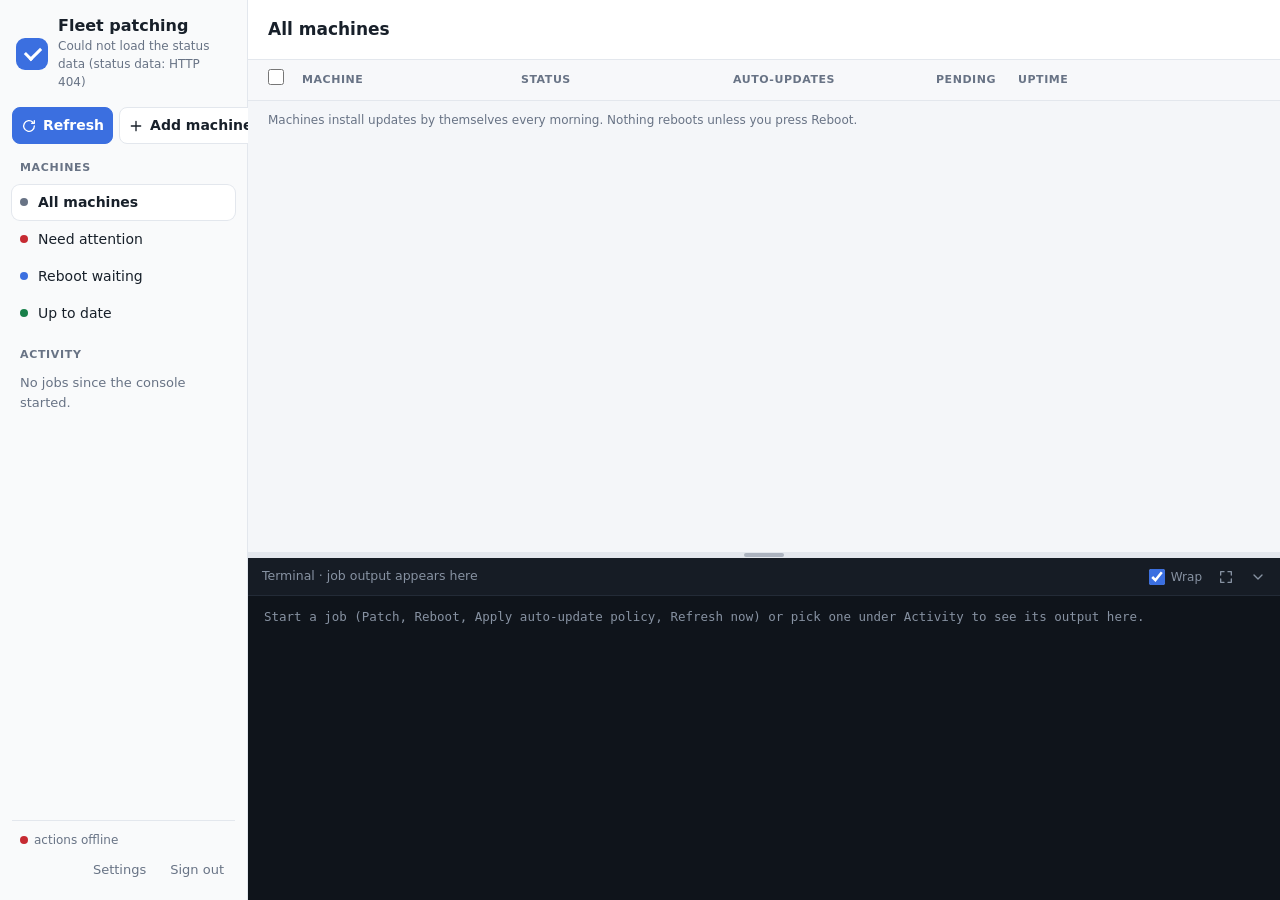
==== www/index.html @ 33665bac "ansiblefleet: initial public release Keep a fleet of Linux machines patched with Ansible from a smal" ====
<!doctype html>
<html lang="en">
<head>
<meta charset="utf-8">
<meta name="viewport" content="width=device-width, initial-scale=1">
<title>Fleet Patching</title>
<link rel="icon" href="data:image/svg+xml,<svg xmlns='http://www.w3.org/2000/svg' viewBox='0 0 32 32'><rect width='32' height='32' rx='8' fill='%233b6fe0'/><path d='M9 17l4.5 4.5L23 11' stroke='white' stroke-width='3.2' fill='none' stroke-linecap='round' stroke-linejoin='round'/></svg>">
<link rel="stylesheet" href="app.css">
</head>
<body>
<div class="app" id="app">

  <!-- ===== sidebar ===== -->
  <aside class="side">
    <div class="brand">
      <span class="logo" aria-hidden="true"></span>
      <div><h1 id="site-name">Fleet patching</h1><p id="checked">Loading…</p></div>
    </div>

    <div class="side-btns">
      <button class="btn" id="btn-refresh" type="button">
        <svg viewBox="0 0 24 24" aria-hidden="true"><path d="M20 12a8 8 0 1 1-2.34-5.66M20 4v4h-4"/></svg>
        Refresh
      </button>
      <button class="btn ghost" id="btn-enroll" type="button">
        <svg viewBox="0 0 24 24" aria-hidden="true"><path d="M12 5v14M5 12h14"/></svg>
        Add machine
      </button>
    </div>

    <nav class="nav" id="nav" aria-label="Filter machines">
      <p class="side-h">Machines</p>
      <button type="button" class="nav-item on" data-filter="all"><span class="ni-dot"></span>All machines<span class="ni-n" data-count="all"></span></button>
      <button type="button" class="nav-item" data-filter="attention" style="--c:var(--fail)"><span class="ni-dot"></span>Need attention<span class="ni-n" data-count="attention"></span></button>
      <button type="button" class="nav-item" data-filter="reboot" style="--c:var(--reboot)"><span class="ni-dot"></span>Reboot waiting<span class="ni-n" data-count="reboot"></span></button>
      <button type="button" class="nav-item" data-filter="ok" style="--c:var(--ok)"><span class="ni-dot"></span>Up to date<span class="ni-n" data-count="ok"></span></button>
    </nav>

    <div class="side-jobs">
      <p class="side-h">Activity</p>
      <div id="joblist"><p class="side-empty">No jobs yet.</p></div>
    </div>

    <div class="side-foot">
      <span class="console-state" id="console-state"><span class="dot"></span><span class="label">connecting</span></span>
      <span class="who-wrap"><span id="who"></span>
        <button class="btn sm link" id="btn-settings" type="button">Settings</button>
        <button class="btn sm link" id="btn-logout" type="button">Sign out</button></span>
    </div>
  </aside>

  <!-- ===== main: top (machines) / splitter / bottom (terminal) ===== -->
  <main class="main" id="main">
    <section class="pane top-pane" aria-labelledby="view-title">
      <header class="pane-head">
        <div class="view">
          <h2 id="view-title">All machines</h2>
          <span class="muted" id="view-sub"></span>
        </div>
        <div class="bulk" id="bulk" hidden>
          <span class="bulk-n" id="selcount"></span>
          <button class="btn sm" type="button" data-bulk="patch">Patch</button>
          <button class="btn sm" type="button" data-bulk="reboot">Reboot</button>
          <button class="btn sm ghost" type="button" data-bulk="auto-updates">Apply auto-update policy</button>
          <button class="btn sm link" type="button" id="sel-clear">Clear</button>
        </div>
      </header>
      <div class="table-scroll">
        <div class="table" role="table" aria-label="Machines">
          <div class="tr th" role="row">
            <span class="c-sel"><input type="checkbox" id="sel-all" aria-label="Select all"></span>
            <span class="c-host">Machine</span>
            <span class="c-status">Status</span>
            <span class="c-upd">Auto-updates</span>
            <span class="c-pend">Pending</span>
            <span class="c-up">Uptime</span>
            <span class="c-act"><span class="sr">Actions</span></span>
          </div>
          <div id="rows"></div>
        </div>
        <p class="hint">Machines install updates by themselves every morning. Nothing reboots unless you press Reboot.</p>
      </div>
    </section>

    <div class="splitter" id="splitter" role="separator" aria-orientation="horizontal" aria-label="Resize terminal" tabindex="0"></div>

    <section class="pane term" id="term" aria-label="Terminal">
      <header class="term-head">
        <div class="tabs" id="tabs" role="tablist"></div>
        <div class="term-tools">
          <label class="tool-check"><input type="checkbox" id="wrap" checked> Wrap</label>
          <button class="icon" type="button" id="term-max" title="Maximize terminal" aria-label="Maximize terminal">
            <svg viewBox="0 0 24 24"><path d="M4 9V4h5M20 9V4h-5M4 15v5h5M20 15v5h-5"/></svg></button>
          <button class="icon" type="button" id="term-min" title="Collapse terminal" aria-label="Collapse terminal">
            <svg viewBox="0 0 24 24"><path d="M6 9l6 6 6-6"/></svg></button>
        </div>
      </header>
      <pre class="log wrap" id="log" tabindex="0"></pre>
    </section>
  </main>
</div>

<dialog id="dlg">
  <form method="dialog" id="dlg-form">
    <h3 id="dlg-title"></h3>
    <div class="dlg-desc" id="dlg-desc"></div>
    <div id="dlg-opts"></div>
    <label class="field" id="f-pw" hidden><span>Password</span>
      <input type="password" id="dlg-pw" autocomplete="current-password"></label>
    <label class="field" id="f-confirm" hidden><span>Type <b>yes</b> to confirm</span>
      <input type="text" id="dlg-confirm" autocomplete="off" spellcheck="false"></label>
    <p class="err" id="dlg-err" role="alert"></p>
    <div class="dlg-btns">
      <button class="btn ghost" type="button" id="dlg-cancel">Cancel</button>
      <button class="btn" id="dlg-ok" type="submit">Run</button>
    </div>
  </form>
</dialog>

<div class="toasts" id="toasts" aria-live="polite"></div>
<script src="app.js"></script>
</body>
</html>
---- www/app.css ----
/* Fleet patching dashboard: sidebar | main (machines on top, terminal below). */
:root {
  --bg: #f4f6f9;
  --surface: #ffffff;
  --surface-2: #f7f8fa;
  --side: #f9fafb;
  --fg: #18202a;
  --muted: #687385;
  --line: #e3e7ed;
  --accent: #3b6fe0;
  --accent-fg: #ffffff;
  --ok: #18804a;      --ok-bg: #e5f5ec;
  --warn: #a35a00;    --warn-bg: #fdf1df;
  --fail: #c62a32;    --fail-bg: #fde8e9;
  --reboot: #3b6fe0;  --reboot-bg: #e7eefc;
  --term-bg: #0f141b; --term-fg: #d5dce6; --term-head: #161c25; --term-line: #232b37; --term-muted: #8792a2;
  --side-w: 248px;
  --term-h: 38vh;
  --mono: ui-monospace, "SF Mono", "Cascadia Mono", Menlo, Consolas, monospace;
}
@media (prefers-color-scheme: dark) {
  :root {
    --bg: #0e1217; --surface: #141920; --surface-2: #19202a; --side: #11161c; --fg: #e6eaf0;
    --muted: #929cab; --line: #252c36; --accent: #6d95ff; --accent-fg: #0e1217;
    --ok: #4cc27e; --ok-bg: #12291d; --warn: #e6a646; --warn-bg: #2d2211;
    --fail: #ff6b72; --fail-bg: #331417; --reboot: #7fa2ff; --reboot-bg: #172340;
    --term-bg: #0a0d11; --term-head: #10151b; --term-line: #1d242e;
  }
}

* { box-sizing: border-box; }
/* author display rules (.field, .bulk) must not resurrect hidden elements */
[hidden] { display: none !important; }
html, body { height: 100%; }
body { margin: 0; background: var(--bg); color: var(--fg); overflow: hidden;
       font: 14px/1.5 system-ui, -apple-system, "Segoe UI", Roboto, sans-serif; }
h1, h2, h3 { margin: 0; line-height: 1.25; }
button { font: inherit; color: inherit; }
svg { width: 16px; height: 16px; fill: none; stroke: currentColor; stroke-width: 2;
      stroke-linecap: round; stroke-linejoin: round; flex: none; }
.muted { color: var(--muted); }
.sr { position: absolute; width: 1px; height: 1px; overflow: hidden; clip: rect(0 0 0 0); }
input[type=checkbox] { width: 16px; height: 16px; margin: 0; accent-color: var(--accent); cursor: pointer; }

/* ================= app grid ================= */
.app { height: 100vh; display: grid; grid-template-columns: var(--side-w) minmax(0, 1fr); }

/* ================= sidebar ================= */
.side { background: var(--side); border-right: 1px solid var(--line); display: flex; flex-direction: column;
        gap: 16px; padding: 16px 12px; min-height: 0; }
.brand { display: flex; gap: 10px; align-items: center; padding: 0 4px; }
.brand h1 { font-size: 16px; font-weight: 650; }
.brand p { margin: 1px 0 0; font-size: 12px; color: var(--muted); }
.logo { width: 32px; height: 32px; border-radius: 9px; background: var(--accent); position: relative; flex: none; }
.logo::after { content: ""; position: absolute; left: 9px; top: 9px; width: 13px; height: 7px;
               border: solid var(--accent-fg); border-width: 0 0 3px 3px; transform: rotate(-45deg); }
.side-h { margin: 0 0 6px; padding: 0 8px; font-size: 11px; font-weight: 600; letter-spacing: .06em;
          text-transform: uppercase; color: var(--muted); }
.nav { display: grid; gap: 2px; }
.nav-item { display: flex; align-items: center; gap: 10px; width: 100%; padding: 7px 8px; border: 0;
            border-radius: 8px; background: none; cursor: pointer; text-align: left; color: var(--fg); }
.nav-item:hover { background: var(--surface-2); }
.nav-item.on { background: var(--surface); box-shadow: 0 0 0 1px var(--line); font-weight: 600; }
.ni-dot { width: 8px; height: 8px; border-radius: 50%; background: var(--c, var(--muted)); flex: none; }
.ni-n { margin-left: auto; font-size: 12px; color: var(--muted); font-variant-numeric: tabular-nums;
        background: var(--surface-2); border-radius: 999px; padding: 0 8px; min-width: 24px; text-align: center; }
.nav-item.hot .ni-n { background: var(--c); color: #fff; }
.side-jobs { flex: 1; min-height: 0; display: flex; flex-direction: column; }
#joblist { overflow: auto; display: grid; gap: 2px; align-content: start; }
.side-empty { margin: 0; padding: 4px 8px; font-size: 13px; color: var(--muted); }
.jl { display: flex; align-items: center; gap: 8px; padding: 6px 8px; border-radius: 8px; border: 0; background: none;
      width: 100%; text-align: left; cursor: pointer; color: var(--fg); }
.jl:hover { background: var(--surface-2); }
.jl.on { background: var(--surface); box-shadow: 0 0 0 1px var(--line); }
.jl .jl-t { flex: 1; min-width: 0; }
.jl b { display: block; font-size: 13px; font-weight: 550; white-space: nowrap; overflow: hidden; text-overflow: ellipsis; }
.jl small { color: var(--muted); font-size: 12px; }
.st { width: 10px; height: 10px; border-radius: 50%; flex: none; }
.st.ok { background: var(--ok); } .st.fail { background: var(--fail); }
.st.run { border: 2px solid var(--line); border-top-color: var(--accent); animation: spin .8s linear infinite; width: 12px; height: 12px; }
@keyframes spin { to { transform: rotate(360deg); } }
.side-foot { border-top: 1px solid var(--line); padding: 10px 0 0 8px; display: grid; gap: 6px; }
.who-wrap { display: flex; align-items: center; gap: 2px; flex-wrap: wrap; font-size: 13px; }
#who { font-weight: 600; margin-right: auto; }
.kv { display: grid; grid-template-columns: auto 1fr; gap: 4px 12px; margin: 0; font-size: 13px; }
.kv dt { color: var(--muted); } .kv dd { margin: 0; overflow-wrap: anywhere; }
code { font: 12px var(--mono); }
.console-state { display: inline-flex; align-items: center; gap: 6px; font-size: 12px; color: var(--muted); }
.console-state .dot { width: 8px; height: 8px; border-radius: 50%; background: var(--muted); }
.console-state.on .dot { background: var(--ok); }
.console-state.off .dot { background: var(--fail); }

/* ================= buttons ================= */
.btn { display: inline-flex; align-items: center; justify-content: center; gap: 6px; padding: 7px 14px;
       border-radius: 8px; border: 1px solid var(--accent); background: var(--accent); color: var(--accent-fg);
       font-weight: 550; cursor: pointer; white-space: nowrap; }
.btn:hover { filter: brightness(1.06); }
.btn.block { width: 100%; }
.side-btns { display: grid; grid-template-columns: 1fr 1fr; gap: 6px; }
.side-btns .btn { padding: 7px 8px; }
.field select, .field input[type=text] { font: inherit; font-size: 15px; padding: 8px 10px; border-radius: 8px; border: 1px solid var(--line); background: var(--bg); color: var(--fg); }
.btn.ghost { background: var(--surface); color: var(--fg); border-color: var(--line); }
.btn.ghost:hover { background: var(--surface-2); filter: none; }
.btn.danger { background: var(--fail); border-color: var(--fail); color: #fff; }
.btn.link { background: none; border-color: transparent; color: var(--muted); }
.btn.sm { padding: 4px 10px; font-size: 13px; font-weight: 500; }
.btn:disabled { opacity: .45; cursor: not-allowed; filter: none; }
:focus-visible { outline: 2px solid var(--accent); outline-offset: 2px; }

/* ================= main split ================= */
.main { display: grid; grid-template-rows: minmax(120px, 1fr) 6px var(--term-h); min-height: 0; min-width: 0; }
.main.term-min { grid-template-rows: minmax(0, 1fr) 0 38px; }
.main.term-max { grid-template-rows: 0 0 minmax(0, 1fr); }
.main.term-max .top-pane { visibility: hidden; }
.pane { min-height: 0; min-width: 0; display: flex; flex-direction: column; }

.top-pane { background: var(--bg); }
.pane-head { display: flex; align-items: center; justify-content: space-between; gap: 12px; flex-wrap: wrap;
             padding: 14px 20px; border-bottom: 1px solid var(--line); background: var(--surface); min-height: 60px; }
.view { display: flex; align-items: baseline; gap: 10px; }
.view h2 { font-size: 17px; font-weight: 650; }
.view .muted { font-size: 13px; }
.bulk { display: flex; align-items: center; gap: 6px; flex-wrap: wrap; background: var(--reboot-bg);
        border-radius: 10px; padding: 4px 6px 4px 12px; }
.bulk[hidden] { display: none; }
.bulk-n { font-size: 13px; font-weight: 600; color: var(--reboot); margin-right: 4px; }
.table-scroll { overflow: auto; flex: 1; min-height: 0; }
.hint { font-size: 12px; color: var(--muted); padding: 10px 20px 16px; margin: 0; }

/* splitter */
.splitter { background: var(--line); cursor: row-resize; position: relative; }
.splitter::after { content: ""; position: absolute; left: 50%; top: 1px; width: 40px; height: 4px; margin-left: -20px;
                   border-radius: 2px; background: var(--muted); opacity: .45; }
.splitter:hover, .splitter.drag { background: var(--accent); }
.main.term-min .splitter, .main.term-max .splitter { display: none; }

/* ================= machines table ================= */
.tr { display: grid; align-items: center; gap: 12px; padding: 11px 20px;
      grid-template-columns: 22px minmax(150px, 1.3fr) 200px minmax(150px, 1.2fr) 70px 70px 160px; }
.th { position: sticky; top: 0; z-index: 2; font-size: 11px; font-weight: 600; text-transform: uppercase;
      letter-spacing: .05em; color: var(--muted); padding-top: 9px; padding-bottom: 9px;
      background: var(--surface-2); border-bottom: 1px solid var(--line); }
.row { border-bottom: 1px solid var(--line); background: var(--surface); }
.row > .tr { cursor: pointer; }
.row > .tr:hover { background: var(--surface-2); }
.row.open > .tr { background: var(--surface-2); }
.row.sel > .tr { box-shadow: inset 3px 0 0 var(--accent); }
.row.disabled .name { color: var(--muted); }
.c-host .name { font-weight: 600; display: flex; align-items: center; gap: 6px; }
.c-host .os { font-size: 12px; color: var(--muted); display: block; padding-left: 20px; }
.c-upd .sub { font-size: 12px; color: var(--muted); }
.c-pend, .c-up { font-variant-numeric: tabular-nums; }
.c-act { display: flex; gap: 6px; justify-content: flex-end; }
.caret { width: 14px; height: 14px; color: var(--muted); transition: transform .15s; }
.row.open .caret { transform: rotate(90deg); }

.pill { display: inline-flex; align-items: center; gap: 6px; padding: 2px 10px; border-radius: 999px;
        font-size: 12px; font-weight: 600; background: var(--pbg); color: var(--pc); white-space: nowrap; }
.pill::before { content: ""; width: 6px; height: 6px; border-radius: 50%; background: currentColor; }
.s-ok { --pc: var(--ok); --pbg: var(--ok-bg); }
.s-warn { --pc: var(--warn); --pbg: var(--warn-bg); }
.s-fail { --pc: var(--fail); --pbg: var(--fail-bg); }
.s-reboot { --pc: var(--reboot); --pbg: var(--reboot-bg); }
.s-off { --pc: var(--muted); --pbg: var(--surface-2); }
.s-busy { --pc: var(--accent); --pbg: var(--reboot-bg); }
.s-info { --pc: var(--line); }

.detail { display: none; padding: 6px 20px 18px 54px; background: var(--surface-2); }
.row.open .detail { display: grid; gap: 16px; grid-template-columns: repeat(auto-fit, minmax(260px, 1fr)); }
.detail h4 { margin: 0 0 6px; font-size: 11px; text-transform: uppercase; letter-spacing: .05em; color: var(--muted); }
.detail p { margin: 0 0 6px; }
.issues { list-style: none; margin: 0; padding: 0; display: grid; gap: 6px; }
.issues li { display: flex; gap: 8px; align-items: flex-start; justify-content: space-between;
             background: var(--surface); border: 1px solid var(--line); border-left: 3px solid var(--pc);
             border-radius: 8px; padding: 7px 10px; }
.issues li span { overflow-wrap: anywhere; }
.issues li.s-info { color: var(--muted); }
.tags { display: flex; flex-wrap: wrap; gap: 4px; }
.tag { font: 12px var(--mono); background: var(--surface); border: 1px solid var(--line); border-radius: 6px; padding: 1px 6px; }
.report { font: 12px/1.45 var(--mono); white-space: pre-wrap; overflow-wrap: anywhere; background: var(--surface);
          border: 1px solid var(--line); border-radius: 8px; padding: 8px 10px; margin: 0 0 6px; max-height: 220px; overflow: auto; }
.detail .wide { grid-column: 1 / -1; }

/* ================= terminal ================= */
.term { background: var(--term-bg); color: var(--term-fg); }
.term-head { display: flex; align-items: stretch; justify-content: space-between; background: var(--term-head);
             border-bottom: 1px solid var(--term-line); min-height: 38px; }
.tabs { display: flex; overflow-x: auto; min-width: 0; scrollbar-width: thin; }
.tab { display: flex; align-items: center; gap: 8px; padding: 0 8px 0 14px; border: 0; border-right: 1px solid var(--term-line);
       background: none; color: var(--term-muted); font-size: 12.5px; cursor: pointer; white-space: nowrap; }
.tab:hover { color: var(--term-fg); }
.tab.on { background: var(--term-bg); color: var(--term-fg); box-shadow: inset 0 2px 0 var(--accent); }
.tab .x { width: 18px; height: 18px; border-radius: 4px; display: grid; place-items: center; opacity: .6; }
.tab .x:hover { background: var(--term-line); opacity: 1; }
.tab .x svg { width: 12px; height: 12px; }
.tab-empty { display: flex; align-items: center; padding: 0 14px; color: var(--term-muted); font-size: 12.5px; }
.term-tools { display: flex; align-items: center; gap: 4px; padding: 0 8px; flex: none; }
.tool-check { display: flex; align-items: center; gap: 6px; font-size: 12px; color: var(--term-muted); margin-right: 6px; cursor: pointer; }
.icon { width: 28px; height: 28px; border: 0; border-radius: 6px; background: none; color: var(--term-muted);
        display: grid; place-items: center; cursor: pointer; }
.icon:hover { background: var(--term-line); color: var(--term-fg); }
.main.term-min #term-min svg { transform: rotate(180deg); }
.log { flex: 1; min-height: 0; margin: 0; padding: 12px 16px; overflow: auto; font: 12.5px/1.5 var(--mono);
       white-space: pre; tab-size: 4; color: var(--term-fg); }
.log.wrap { white-space: pre-wrap; overflow-wrap: anywhere; }
.log .l-ok { color: #6fd38e; } .log .l-chg { color: #e8c15a; } .log .l-bad { color: #ff7b7b; }
.log .l-head { color: #8fb2ff; font-weight: 600; } .log .l-dim { color: var(--term-muted); }
.main.term-min .log { display: none; }

/* ================= dialog / toasts ================= */
dialog { border: 1px solid var(--line); border-radius: 14px; padding: 0; width: min(460px, calc(100vw - 32px));
         background: var(--surface); color: var(--fg); box-shadow: 0 20px 50px rgba(0, 0, 0, .3); }
dialog::backdrop { background: rgba(10, 14, 20, .45); }
dialog form { padding: 20px; display: grid; gap: 12px; }
dialog h3 { font-size: 17px; }
.dlg-desc { color: var(--muted); }
.dlg-desc p { margin: 8px 0 0; }
.field { display: grid; gap: 4px; font-size: 13px; color: var(--muted); }
.field input { font: inherit; font-size: 15px; padding: 8px 10px; border-radius: 8px; border: 1px solid var(--line);
               background: var(--bg); color: var(--fg); }
.check { display: flex; gap: 8px; align-items: center; font-size: 13px; }
.err { color: var(--fail); font-size: 13px; margin: 0; }
.err:empty { display: none; }
.dlg-btns { display: flex; justify-content: flex-end; gap: 8px; margin-top: 4px; }
.warnbox { background: var(--warn-bg); color: var(--warn); border-radius: 8px; padding: 8px 10px; font-size: 13px; }
.toasts { position: fixed; top: 16px; right: 16px; z-index: 50; display: grid; gap: 8px; width: min(360px, calc(100vw - 32px)); }
.toast { background: var(--surface); border: 1px solid var(--line); border-left: 4px solid var(--c, var(--accent));
         border-radius: 10px; padding: 10px 12px; box-shadow: 0 8px 24px rgba(0, 0, 0, .15); font-size: 13px; }

/* ================= narrow screens: stack everything, page scrolls ================= */
@media (max-width: 900px) {
  body { overflow: auto; }
  .app { height: auto; grid-template-columns: 1fr; }
  .side { border-right: 0; border-bottom: 1px solid var(--line); gap: 12px; }
  .nav { grid-template-columns: repeat(2, minmax(0, 1fr)); }
  .side-jobs, .side-foot { display: none; }
  .main, .main.term-min, .main.term-max { display: block; }
  .splitter { display: none; }
  .top-pane .table-scroll { overflow: visible; }
  .term { height: 60vh; }
  .main.term-min .term { height: auto; }
  .th { display: none; }
  .tr { grid-template-columns: 22px 1fr auto; padding: 12px 16px; row-gap: 6px;
        grid-template-areas: "sel host status" ". upd upd" ". pend up" ". act act"; }
  .c-sel { grid-area: sel; } .c-host { grid-area: host; } .c-status { grid-area: status; }
  .c-upd { grid-area: upd; } .c-pend { grid-area: pend; } .c-up { grid-area: up; text-align: right; }
  .c-act { grid-area: act; justify-content: flex-start; }
  .c-pend::before { content: "Pending: "; color: var(--muted); }
  .c-up::before { content: "Up "; color: var(--muted); }
  .detail { padding-left: 16px; }
  .pane-head { padding: 12px 16px; }
}
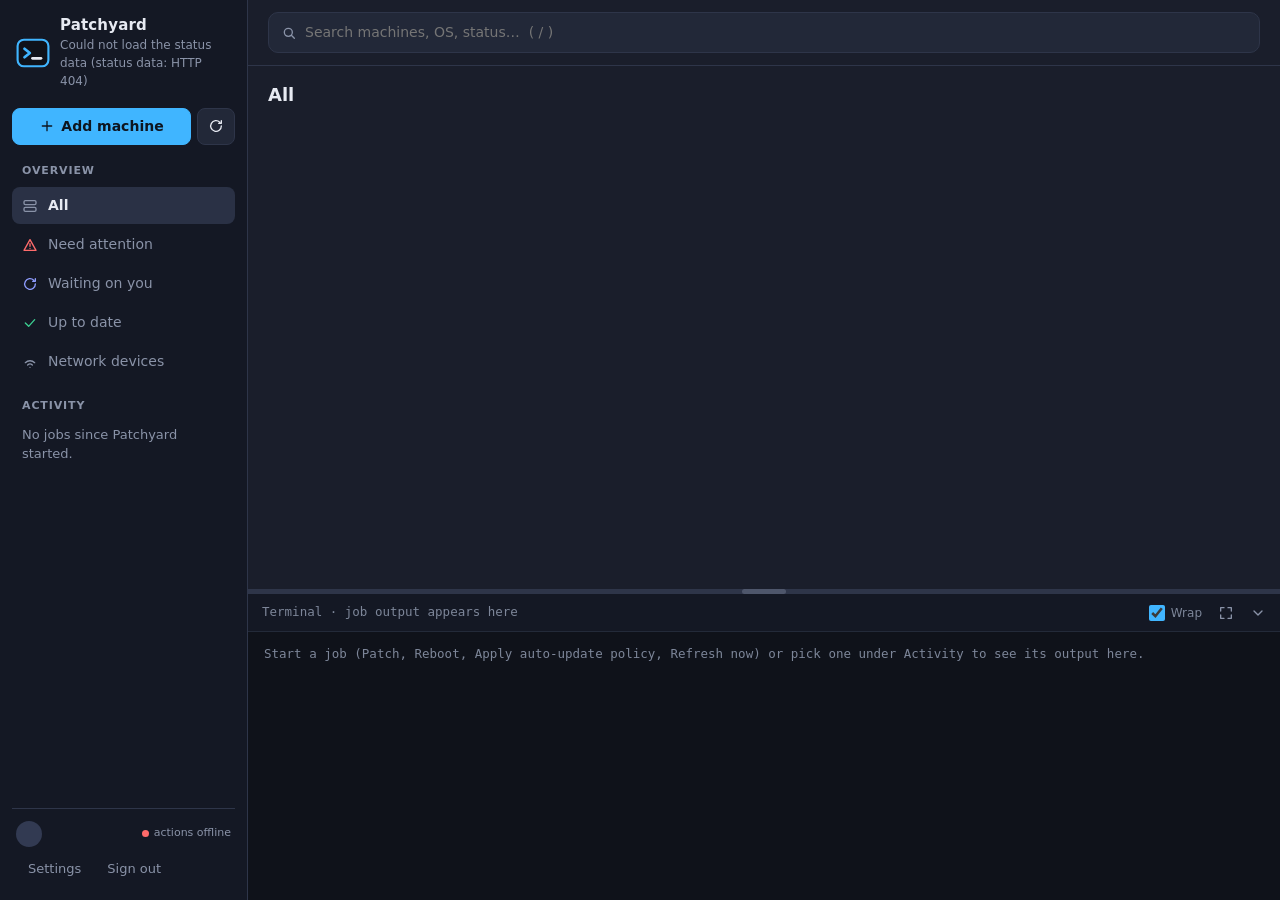
==== commit eb57c95b: "Patchyard: rename from ansiblefleet, plus everything since the first release The package, command an" ====
--- a/www/index.html
+++ b/www/index.html
@@ -3,8 +3,8 @@
 <head>
 <meta charset="utf-8">
 <meta name="viewport" content="width=device-width, initial-scale=1">
-<title>Fleet Patching</title>
-<link rel="icon" href="data:image/svg+xml,<svg xmlns='http://www.w3.org/2000/svg' viewBox='0 0 32 32'><rect width='32' height='32' rx='8' fill='%233b6fe0'/><path d='M9 17l4.5 4.5L23 11' stroke='white' stroke-width='3.2' fill='none' stroke-linecap='round' stroke-linejoin='round'/></svg>">
+<title>Patchyard</title>
+<link rel="icon" href="data:image/svg+xml,<svg xmlns='http://www.w3.org/2000/svg' viewBox='0 0 32 32'><rect x='1.5' y='3.5' width='29' height='25' rx='6' fill='%23161a26' stroke='%2340b5ff' stroke-width='2'/><path d='M8 12l5 4-5 4' fill='none' stroke='%2340b5ff' stroke-width='2.6' stroke-linecap='round' stroke-linejoin='round'/><path d='M15.5 21h8' stroke='%23e7eaf2' stroke-width='2.6' stroke-linecap='round'/></svg>">
 <link rel="stylesheet" href="app.css">
 </head>
 <body>
@@ -13,27 +13,38 @@
   <!-- ===== sidebar ===== -->
   <aside class="side">
     <div class="brand">
-      <span class="logo" aria-hidden="true"></span>
-      <div><h1 id="site-name">Fleet patching</h1><p id="checked">Loading…</p></div>
+      <svg class="logo" viewBox="0 0 32 32" aria-hidden="true">
+        <rect x="1.5" y="3.5" width="29" height="25" rx="6"/>
+        <path class="logo-chev" d="M8 12l5 4-5 4"/>
+        <path class="logo-cur" d="M15.5 21h8"/>
+      </svg>
+      <div><h1 id="site-name">Patchyard</h1><p id="checked">Loading…</p></div>
     </div>
 
     <div class="side-btns">
-      <button class="btn" id="btn-refresh" type="button">
-        <svg viewBox="0 0 24 24" aria-hidden="true"><path d="M20 12a8 8 0 1 1-2.34-5.66M20 4v4h-4"/></svg>
-        Refresh
-      </button>
-      <button class="btn ghost" id="btn-enroll" type="button">
-        <svg viewBox="0 0 24 24" aria-hidden="true"><path d="M12 5v14M5 12h14"/></svg>
-        Add machine
-      </button>
+      <button class="btn" id="btn-enroll" type="button">
+        <svg viewBox="0 0 24 24" aria-hidden="true"><path d="M12 5v14M5 12h14"/></svg> Add machine</button>
+      <button class="btn ghost icon-btn" id="btn-refresh" type="button" title="Check every machine now" aria-label="Refresh">
+        <svg viewBox="0 0 24 24" aria-hidden="true"><path d="M20 12a8 8 0 1 1-2.34-5.66M20 4v4h-4"/></svg></button>
     </div>
 
-    <nav class="nav" id="nav" aria-label="Filter machines">
-      <p class="side-h">Machines</p>
-      <button type="button" class="nav-item on" data-filter="all"><span class="ni-dot"></span>All machines<span class="ni-n" data-count="all"></span></button>
-      <button type="button" class="nav-item" data-filter="attention" style="--c:var(--fail)"><span class="ni-dot"></span>Need attention<span class="ni-n" data-count="attention"></span></button>
-      <button type="button" class="nav-item" data-filter="reboot" style="--c:var(--reboot)"><span class="ni-dot"></span>Reboot waiting<span class="ni-n" data-count="reboot"></span></button>
-      <button type="button" class="nav-item" data-filter="ok" style="--c:var(--ok)"><span class="ni-dot"></span>Up to date<span class="ni-n" data-count="ok"></span></button>
+    <nav class="nav" aria-label="Views">
+      <p class="side-h">Overview</p>
+      <button type="button" class="nav-item on" data-filter="all">
+        <svg viewBox="0 0 24 24" aria-hidden="true"><rect x="3" y="4" width="18" height="6" rx="2"/><rect x="3" y="14" width="18" height="6" rx="2"/></svg>
+        All<span class="ni-n" data-count="all"></span></button>
+      <button type="button" class="nav-item" data-filter="attention" style="--c:var(--fail)">
+        <svg viewBox="0 0 24 24" aria-hidden="true"><path d="M12 4l9 16H3z"/><path d="M12 10v4M12 17h.01"/></svg>
+        Need attention<span class="ni-n" data-count="attention"></span></button>
+      <button type="button" class="nav-item" data-filter="reboot" style="--c:var(--reboot)">
+        <svg viewBox="0 0 24 24" aria-hidden="true"><path d="M20 12a8 8 0 1 1-2.34-5.66M20 4v4h-4"/></svg>
+        Waiting on you<span class="ni-n" data-count="reboot"></span></button>
+      <button type="button" class="nav-item" data-filter="ok" style="--c:var(--ok)">
+        <svg viewBox="0 0 24 24" aria-hidden="true"><path d="M5 12l5 5 9-10"/></svg>
+        Up to date<span class="ni-n" data-count="ok"></span></button>
+      <button type="button" class="nav-item" data-filter="devices">
+        <svg viewBox="0 0 24 24" aria-hidden="true"><path d="M5 13a10 10 0 0 1 14 0M8.5 16.5a5 5 0 0 1 7 0M12 20h.01"/></svg>
+        Network devices<span class="ni-n" data-count="devices"></span></button>
     </nav>
 
     <div class="side-jobs">
@@ -42,43 +53,38 @@
     </div>
 
     <div class="side-foot">
-      <span class="console-state" id="console-state"><span class="dot"></span><span class="label">connecting</span></span>
-      <span class="who-wrap"><span id="who"></span>
+      <div class="who-row"><span class="avatar" id="avatar" aria-hidden="true"></span><span id="who"></span>
+        <span class="console-state" id="console-state" title="Whether the dashboard can start jobs right now"><span class="dot"></span><span class="label">connecting</span></span></div>
+      <div class="who-btns">
         <button class="btn sm link" id="btn-settings" type="button">Settings</button>
-        <button class="btn sm link" id="btn-logout" type="button">Sign out</button></span>
+        <button class="btn sm link" id="btn-logout" type="button">Sign out</button>
+      </div>
     </div>
   </aside>
 
-  <!-- ===== main: top (machines) / splitter / bottom (terminal) ===== -->
+  <!-- ===== main: workspace (cards + drawer) / splitter / terminal ===== -->
   <main class="main" id="main">
-    <section class="pane top-pane" aria-labelledby="view-title">
-      <header class="pane-head">
-        <div class="view">
-          <h2 id="view-title">All machines</h2>
-          <span class="muted" id="view-sub"></span>
-        </div>
+    <section class="pane top-pane">
+      <header class="topbar">
+        <label class="search">
+          <svg viewBox="0 0 24 24" aria-hidden="true"><circle cx="11" cy="11" r="6"/><path d="M20 20l-4.5-4.5"/></svg>
+          <input type="search" id="q" placeholder="Search machines, OS, status…  ( / )" autocomplete="off" spellcheck="false">
+        </label>
         <div class="bulk" id="bulk" hidden>
           <span class="bulk-n" id="selcount"></span>
           <button class="btn sm" type="button" data-bulk="patch">Patch</button>
           <button class="btn sm" type="button" data-bulk="reboot">Reboot</button>
-          <button class="btn sm ghost" type="button" data-bulk="auto-updates">Apply auto-update policy</button>
-          <button class="btn sm link" type="button" id="sel-clear">Clear</button>
+          <button class="btn sm ghost" type="button" data-bulk="auto-updates">Auto-update policy</button>
+          <button class="btn sm link" id="sel-clear" type="button">Clear</button>
         </div>
       </header>
-      <div class="table-scroll">
-        <div class="table" role="table" aria-label="Machines">
-          <div class="tr th" role="row">
-            <span class="c-sel"><input type="checkbox" id="sel-all" aria-label="Select all"></span>
-            <span class="c-host">Machine</span>
-            <span class="c-status">Status</span>
-            <span class="c-upd">Auto-updates</span>
-            <span class="c-pend">Pending</span>
-            <span class="c-up">Uptime</span>
-            <span class="c-act"><span class="sr">Actions</span></span>
-          </div>
-          <div id="rows"></div>
+
+      <div class="workspace">
+        <div class="grid-scroll" id="grid-scroll">
+          <div class="view-head"><h2 id="view-title">All</h2><span class="muted" id="view-sub"></span></div>
+          <div id="cards"></div>
         </div>
-        <p class="hint">Machines install updates by themselves every morning. Nothing reboots unless you press Reboot.</p>
+        <aside class="drawer" id="drawer" aria-label="Details" hidden></aside>
       </div>
     </section>
 
@@ -117,7 +123,38 @@
   </form>
 </dialog>
 
+<dialog id="wiz" class="wiz" aria-labelledby="wiz-title">
+  <div class="wiz-in">
+    <header class="wiz-head">
+      <h3 id="wiz-title">Add a machine or device</h3>
+      <button class="icon" type="button" data-w="close" title="Close (Esc)" aria-label="Close">
+        <svg viewBox="0 0 24 24"><path d="M6 6l12 12M18 6L6 18"/></svg></button>
+    </header>
+    <div class="wiz-steps" id="wiz-steps"></div>
+    <div class="wiz-body" id="wiz-body"></div>
+    <footer class="wiz-foot" id="wiz-foot"></footer>
+  </div>
+</dialog>
+<section class="settings" id="settings" aria-label="Settings" hidden>
+  <aside class="set-nav">
+    <h2>Settings</h2>
+    <nav class="nav" id="set-nav" aria-label="Settings sections"></nav>
+  </aside>
+  <div class="set-main">
+    <header class="set-head">
+      <h3 id="set-title">Settings</h3>
+      <button class="icon" type="button" id="set-close" title="Close (Esc)" aria-label="Close settings">
+        <svg viewBox="0 0 24 24"><path d="M6 6l12 12M18 6L6 18"/></svg></button>
+    </header>
+    <div class="set-body" id="set-body"></div>
+  </div>
+</section>
 <div class="toasts" id="toasts" aria-live="polite"></div>
+<script src="icons.js"></script>
 <script src="app.js"></script>
+<script src="settings.js"></script>
+<script src="machines.js"></script>
+<script src="devices.js"></script>
+<script src="enroll.js"></script>
 </body>
 </html>
--- a/www/app.css
+++ b/www/app.css
@@ -1,158 +1,171 @@
-/* Fleet patching dashboard: sidebar | main (machines on top, terminal below). */
+/* Patchyard web app: dark, host-card layout.
+   sidebar | workspace (cards + details drawer) / terminal with one tab per job. */
 :root {
-  --bg: #f4f6f9;
-  --surface: #ffffff;
-  --surface-2: #f7f8fa;
-  --side: #f9fafb;
-  --fg: #18202a;
-  --muted: #687385;
-  --line: #e3e7ed;
-  --accent: #3b6fe0;
-  --accent-fg: #ffffff;
-  --ok: #18804a;      --ok-bg: #e5f5ec;
-  --warn: #a35a00;    --warn-bg: #fdf1df;
-  --fail: #c62a32;    --fail-bg: #fde8e9;
-  --reboot: #3b6fe0;  --reboot-bg: #e7eefc;
-  --term-bg: #0f141b; --term-fg: #d5dce6; --term-head: #161c25; --term-line: #232b37; --term-muted: #8792a2;
+  color-scheme: dark;
+  --bg: #1a1e2b;          /* workspace */
+  --side: #141824;        /* sidebar */
+  --surface: #222838;     /* cards, panels */
+  --surface-2: #2a3145;   /* hover, inputs */
+  --surface-3: #323a52;
+  --line: #2e3549;
+  --fg: #e7eaf2;
+  --muted: #8a93a8;
+  --accent: #40b5ff;
+  --accent-fg: #0d1520;
+  --ok: #3ccf91;      --ok-bg: rgba(60, 207, 145, .14);
+  --warn: #f2b84b;    --warn-bg: rgba(242, 184, 75, .14);
+  --fail: #ff6b6b;    --fail-bg: rgba(255, 107, 107, .14);
+  --reboot: #8f9dff;  --reboot-bg: rgba(143, 157, 255, .16);
+  --term-bg: #0f121a; --term-fg: #d5dce6; --term-head: #141824; --term-line: #232a39; --term-muted: #7d8699;
   --side-w: 248px;
-  --term-h: 38vh;
-  --mono: ui-monospace, "SF Mono", "Cascadia Mono", Menlo, Consolas, monospace;
+  --drawer-w: 400px;
+  --term-h: 34vh;
+  --radius: 12px;
+  --mono: ui-monospace, "SF Mono", "Cascadia Mono", "JetBrains Mono", Menlo, Consolas, monospace;
 }
-@media (prefers-color-scheme: dark) {
-  :root {
-    --bg: #0e1217; --surface: #141920; --surface-2: #19202a; --side: #11161c; --fg: #e6eaf0;
-    --muted: #929cab; --line: #252c36; --accent: #6d95ff; --accent-fg: #0e1217;
-    --ok: #4cc27e; --ok-bg: #12291d; --warn: #e6a646; --warn-bg: #2d2211;
-    --fail: #ff6b72; --fail-bg: #331417; --reboot: #7fa2ff; --reboot-bg: #172340;
-    --term-bg: #0a0d11; --term-head: #10151b; --term-line: #1d242e;
-  }
-}
 
 * { box-sizing: border-box; }
-/* author display rules (.field, .bulk) must not resurrect hidden elements */
+/* author display rules (.field, .bulk, .drawer) must not resurrect hidden elements */
 [hidden] { display: none !important; }
 html, body { height: 100%; }
 body { margin: 0; background: var(--bg); color: var(--fg); overflow: hidden;
        font: 14px/1.5 system-ui, -apple-system, "Segoe UI", Roboto, sans-serif; }
-h1, h2, h3 { margin: 0; line-height: 1.25; }
+h1, h2, h3, h4 { margin: 0; line-height: 1.25; }
 button { font: inherit; color: inherit; }
 svg { width: 16px; height: 16px; fill: none; stroke: currentColor; stroke-width: 2;
       stroke-linecap: round; stroke-linejoin: round; flex: none; }
 .muted { color: var(--muted); }
-.sr { position: absolute; width: 1px; height: 1px; overflow: hidden; clip: rect(0 0 0 0); }
+code { font: 12px var(--mono); }
 input[type=checkbox] { width: 16px; height: 16px; margin: 0; accent-color: var(--accent); cursor: pointer; }
+::selection { background: rgba(64, 181, 255, .35); }
+* { scrollbar-width: thin; scrollbar-color: var(--surface-3) transparent; }
 
 /* ================= app grid ================= */
-.app { height: 100vh; display: grid; grid-template-columns: var(--side-w) minmax(0, 1fr); }
+/* dvh: the visible height (100vh on phones includes what the browser's toolbar covers) */
+.app { height: 100vh; height: 100dvh; display: grid; grid-template-columns: var(--side-w) minmax(0, 1fr); }
 
 /* ================= sidebar ================= */
 .side { background: var(--side); border-right: 1px solid var(--line); display: flex; flex-direction: column;
-        gap: 16px; padding: 16px 12px; min-height: 0; }
+        gap: 18px; padding: 16px 12px; min-height: 0; }
 .brand { display: flex; gap: 10px; align-items: center; padding: 0 4px; }
-.brand h1 { font-size: 16px; font-weight: 650; }
+.brand h1 { font-size: 15px; font-weight: 650; letter-spacing: .01em; }
 .brand p { margin: 1px 0 0; font-size: 12px; color: var(--muted); }
-.logo { width: 32px; height: 32px; border-radius: 9px; background: var(--accent); position: relative; flex: none; }
-.logo::after { content: ""; position: absolute; left: 9px; top: 9px; width: 13px; height: 7px;
-               border: solid var(--accent-fg); border-width: 0 0 3px 3px; transform: rotate(-45deg); }
-.side-h { margin: 0 0 6px; padding: 0 8px; font-size: 11px; font-weight: 600; letter-spacing: .06em;
+.logo { width: 34px; height: 34px; stroke-width: 2; }
+.logo rect { fill: #0f121a; stroke: var(--accent); }
+.logo .logo-chev { stroke: var(--accent); stroke-width: 2.6; }
+.logo .logo-cur { stroke: var(--fg); stroke-width: 2.6; animation: blink 1.2s steps(1) infinite; }
+@keyframes blink { 50% { opacity: 0; } }
+@media (prefers-reduced-motion: reduce) { .logo .logo-cur { animation: none; } }
+.side-btns { display: grid; grid-template-columns: 1fr auto; gap: 6px; }
+.side-h { margin: 0 0 6px; padding: 0 10px; font-size: 11px; font-weight: 600; letter-spacing: .08em;
           text-transform: uppercase; color: var(--muted); }
 .nav { display: grid; gap: 2px; }
-.nav-item { display: flex; align-items: center; gap: 10px; width: 100%; padding: 7px 8px; border: 0;
-            border-radius: 8px; background: none; cursor: pointer; text-align: left; color: var(--fg); }
-.nav-item:hover { background: var(--surface-2); }
-.nav-item.on { background: var(--surface); box-shadow: 0 0 0 1px var(--line); font-weight: 600; }
-.ni-dot { width: 8px; height: 8px; border-radius: 50%; background: var(--c, var(--muted)); flex: none; }
+.nav-item { display: flex; align-items: center; gap: 10px; width: 100%; padding: 8px 10px; border: 0;
+            border-radius: 8px; background: none; cursor: pointer; text-align: left; color: var(--muted); }
+.nav-item svg { color: var(--c, var(--muted)); }
+.nav-item:hover { background: var(--surface); color: var(--fg); }
+.nav-item.on { background: var(--surface-2); color: var(--fg); font-weight: 600; }
 .ni-n { margin-left: auto; font-size: 12px; color: var(--muted); font-variant-numeric: tabular-nums;
-        background: var(--surface-2); border-radius: 999px; padding: 0 8px; min-width: 24px; text-align: center; }
-.nav-item.hot .ni-n { background: var(--c); color: #fff; }
+        min-width: 22px; text-align: center; border-radius: 999px; padding: 0 7px; background: var(--surface); }
+.nav-item.hot .ni-n { background: var(--c); color: #10131c; font-weight: 700; }
 .side-jobs { flex: 1; min-height: 0; display: flex; flex-direction: column; }
 #joblist { overflow: auto; display: grid; gap: 2px; align-content: start; }
-.side-empty { margin: 0; padding: 4px 8px; font-size: 13px; color: var(--muted); }
-.jl { display: flex; align-items: center; gap: 8px; padding: 6px 8px; border-radius: 8px; border: 0; background: none;
+.side-empty { margin: 0; padding: 4px 10px; font-size: 13px; color: var(--muted); }
+.jl { display: flex; align-items: center; gap: 8px; padding: 6px 10px; border-radius: 8px; border: 0; background: none;
       width: 100%; text-align: left; cursor: pointer; color: var(--fg); }
-.jl:hover { background: var(--surface-2); }
-.jl.on { background: var(--surface); box-shadow: 0 0 0 1px var(--line); }
+.jl:hover { background: var(--surface); }
+.jl.on { background: var(--surface-2); }
 .jl .jl-t { flex: 1; min-width: 0; }
 .jl b { display: block; font-size: 13px; font-weight: 550; white-space: nowrap; overflow: hidden; text-overflow: ellipsis; }
 .jl small { color: var(--muted); font-size: 12px; }
-.st { width: 10px; height: 10px; border-radius: 50%; flex: none; }
+.st { width: 9px; height: 9px; border-radius: 50%; flex: none; background: var(--muted); }
 .st.ok { background: var(--ok); } .st.fail { background: var(--fail); }
-.st.run { border: 2px solid var(--line); border-top-color: var(--accent); animation: spin .8s linear infinite; width: 12px; height: 12px; }
+.st.run { background: none; border: 2px solid var(--surface-3); border-top-color: var(--accent);
+          animation: spin .8s linear infinite; width: 12px; height: 12px; }
 @keyframes spin { to { transform: rotate(360deg); } }
-.side-foot { border-top: 1px solid var(--line); padding: 10px 0 0 8px; display: grid; gap: 6px; }
-.who-wrap { display: flex; align-items: center; gap: 2px; flex-wrap: wrap; font-size: 13px; }
-#who { font-weight: 600; margin-right: auto; }
-.kv { display: grid; grid-template-columns: auto 1fr; gap: 4px 12px; margin: 0; font-size: 13px; }
-.kv dt { color: var(--muted); } .kv dd { margin: 0; overflow-wrap: anywhere; }
-code { font: 12px var(--mono); }
-.console-state { display: inline-flex; align-items: center; gap: 6px; font-size: 12px; color: var(--muted); }
-.console-state .dot { width: 8px; height: 8px; border-radius: 50%; background: var(--muted); }
+.side-foot { border-top: 1px solid var(--line); padding: 12px 4px 0; display: grid; gap: 6px; }
+.who-row { display: flex; align-items: center; gap: 8px; min-width: 0; }
+.avatar { width: 26px; height: 26px; border-radius: 50%; background: var(--surface-3); color: var(--fg); flex: none;
+          display: grid; place-items: center; font-size: 12px; font-weight: 700; text-transform: uppercase; }
+#who { font-weight: 600; font-size: 13px; flex: 1; min-width: 0; overflow: hidden; text-overflow: ellipsis; }
+.who-btns { display: flex; gap: 2px; }
+.console-state { display: inline-flex; align-items: center; gap: 5px; font-size: 11px; color: var(--muted); }
+.console-state .dot { width: 7px; height: 7px; border-radius: 50%; background: var(--muted); }
 .console-state.on .dot { background: var(--ok); }
 .console-state.off .dot { background: var(--fail); }
 
 /* ================= buttons ================= */
 .btn { display: inline-flex; align-items: center; justify-content: center; gap: 6px; padding: 7px 14px;
        border-radius: 8px; border: 1px solid var(--accent); background: var(--accent); color: var(--accent-fg);
-       font-weight: 550; cursor: pointer; white-space: nowrap; }
-.btn:hover { filter: brightness(1.06); }
-.btn.block { width: 100%; }
-.side-btns { display: grid; grid-template-columns: 1fr 1fr; gap: 6px; }
-.side-btns .btn { padding: 7px 8px; }
-.field select, .field input[type=text] { font: inherit; font-size: 15px; padding: 8px 10px; border-radius: 8px; border: 1px solid var(--line); background: var(--bg); color: var(--fg); }
-.btn.ghost { background: var(--surface); color: var(--fg); border-color: var(--line); }
+       font-weight: 600; cursor: pointer; white-space: nowrap; }
+.btn:hover { filter: brightness(1.08); }
+.btn.ghost { background: var(--surface); color: var(--fg); border-color: var(--line); font-weight: 550; }
 .btn.ghost:hover { background: var(--surface-2); filter: none; }
-.btn.danger { background: var(--fail); border-color: var(--fail); color: #fff; }
-.btn.link { background: none; border-color: transparent; color: var(--muted); }
-.btn.sm { padding: 4px 10px; font-size: 13px; font-weight: 500; }
-.btn:disabled { opacity: .45; cursor: not-allowed; filter: none; }
+.btn.danger { background: var(--fail); border-color: var(--fail); color: #1a0d0d; }
+.btn.link { background: none; border-color: transparent; color: var(--muted); font-weight: 500; }
+.btn.link:hover { color: var(--fg); }
+.btn.sm { padding: 5px 11px; font-size: 13px; }
+.btn.icon-btn { padding: 7px 10px; }
+.btn:disabled { opacity: .4; cursor: not-allowed; filter: none; }
 :focus-visible { outline: 2px solid var(--accent); outline-offset: 2px; }
 
 /* ================= main split ================= */
-.main { display: grid; grid-template-rows: minmax(120px, 1fr) 6px var(--term-h); min-height: 0; min-width: 0; }
+.main { display: grid; grid-template-rows: minmax(140px, 1fr) 5px var(--term-h); min-height: 0; min-width: 0; }
 .main.term-min { grid-template-rows: minmax(0, 1fr) 0 38px; }
 .main.term-max { grid-template-rows: 0 0 minmax(0, 1fr); }
 .main.term-max .top-pane { visibility: hidden; }
 .pane { min-height: 0; min-width: 0; display: flex; flex-direction: column; }
 
-.top-pane { background: var(--bg); }
-.pane-head { display: flex; align-items: center; justify-content: space-between; gap: 12px; flex-wrap: wrap;
-             padding: 14px 20px; border-bottom: 1px solid var(--line); background: var(--surface); min-height: 60px; }
-.view { display: flex; align-items: baseline; gap: 10px; }
-.view h2 { font-size: 17px; font-weight: 650; }
-.view .muted { font-size: 13px; }
+.topbar { display: flex; align-items: center; gap: 12px; padding: 12px 20px; border-bottom: 1px solid var(--line);
+          background: var(--bg); flex-wrap: wrap; }
+.search { flex: 1; min-width: 200px; display: flex; align-items: center; gap: 8px; background: var(--surface);
+          border: 1px solid var(--line); border-radius: 10px; padding: 0 12px; color: var(--muted); }
+.search:focus-within { border-color: var(--accent); }
+.search input { flex: 1; min-width: 0; background: none; border: 0; outline: none; color: var(--fg);
+                font: inherit; padding: 9px 0; }
 .bulk { display: flex; align-items: center; gap: 6px; flex-wrap: wrap; background: var(--reboot-bg);
         border-radius: 10px; padding: 4px 6px 4px 12px; }
-.bulk[hidden] { display: none; }
 .bulk-n { font-size: 13px; font-weight: 600; color: var(--reboot); margin-right: 4px; }
-.table-scroll { overflow: auto; flex: 1; min-height: 0; }
-.hint { font-size: 12px; color: var(--muted); padding: 10px 20px 16px; margin: 0; }
-
-/* splitter */
-.splitter { background: var(--line); cursor: row-resize; position: relative; }
-.splitter::after { content: ""; position: absolute; left: 50%; top: 1px; width: 40px; height: 4px; margin-left: -20px;
-                   border-radius: 2px; background: var(--muted); opacity: .45; }
-.splitter:hover, .splitter.drag { background: var(--accent); }
-.main.term-min .splitter, .main.term-max .splitter { display: none; }
-
-/* ================= machines table ================= */
-.tr { display: grid; align-items: center; gap: 12px; padding: 11px 20px;
-      grid-template-columns: 22px minmax(150px, 1.3fr) 200px minmax(150px, 1.2fr) 70px 70px 160px; }
-.th { position: sticky; top: 0; z-index: 2; font-size: 11px; font-weight: 600; text-transform: uppercase;
-      letter-spacing: .05em; color: var(--muted); padding-top: 9px; padding-bottom: 9px;
-      background: var(--surface-2); border-bottom: 1px solid var(--line); }
-.row { border-bottom: 1px solid var(--line); background: var(--surface); }
-.row > .tr { cursor: pointer; }
-.row > .tr:hover { background: var(--surface-2); }
-.row.open > .tr { background: var(--surface-2); }
-.row.sel > .tr { box-shadow: inset 3px 0 0 var(--accent); }
-.row.disabled .name { color: var(--muted); }
-.c-host .name { font-weight: 600; display: flex; align-items: center; gap: 6px; }
-.c-host .os { font-size: 12px; color: var(--muted); display: block; padding-left: 20px; }
-.c-upd .sub { font-size: 12px; color: var(--muted); }
-.c-pend, .c-up { font-variant-numeric: tabular-nums; }
-.c-act { display: flex; gap: 6px; justify-content: flex-end; }
-.caret { width: 14px; height: 14px; color: var(--muted); transition: transform .15s; }
-.row.open .caret { transform: rotate(90deg); }
+
+.workspace { flex: 1; min-height: 0; display: grid; grid-template-columns: minmax(0, 1fr) auto; }
+.grid-scroll { overflow: auto; padding: 18px 20px 24px; min-width: 0; }
+.view-head { display: flex; align-items: baseline; gap: 12px; margin-bottom: 14px; }
+.view-head h2 { font-size: 18px; font-weight: 650; }
+.view-head .muted { font-size: 13px; }
+.section-h { display: flex; align-items: center; gap: 8px; margin: 18px 0 10px; font-size: 12px; font-weight: 600;
+             letter-spacing: .08em; text-transform: uppercase; color: var(--muted); }
+.section-h:first-child { margin-top: 0; }
+.section-h .n { background: var(--surface); border-radius: 999px; padding: 0 8px; letter-spacing: 0; }
+.empty-view { color: var(--muted); padding: 30px 0; }
+
+/* ================= host cards ================= */
+.cards { display: grid; gap: 12px; grid-template-columns: repeat(auto-fill, minmax(250px, 1fr)); }
+.card { position: relative; display: grid; grid-template-columns: auto minmax(0, 1fr); gap: 12px; align-items: center;
+        background: var(--surface); border: 1px solid var(--line); border-radius: var(--radius); padding: 14px;
+        cursor: pointer; transition: background .12s, border-color .12s, transform .12s; }
+.card:hover { background: var(--surface-2); border-color: var(--surface-3); }
+.card.active { border-color: var(--accent); box-shadow: 0 0 0 1px var(--accent) inset; }
+.card.sel { border-color: var(--reboot); }
+.card.unreachable { opacity: .65; }
+.card .pick { position: absolute; top: 10px; right: 10px; opacity: 0; transition: opacity .12s; }
+.card:hover .pick, .card.sel .pick, .card .pick:focus-visible { opacity: 1; }
+.os { width: 40px; height: 40px; border-radius: 10px; display: grid; place-items: center; font-weight: 800;
+      font-size: 15px; color: #fff; background: var(--osc, var(--surface-3)); letter-spacing: -.02em; }
+.os svg { width: 22px; height: 22px; }
+.os-ubuntu { --osc: #d9541e; } .os-debian { --osc: #b8173f; } .os-fedora { --osc: #2c5fb3; }
+.os-rhel { --osc: #a51d1d; } .os-linux { --osc: #3b4256; } .os-opnsense { --osc: #c45a12; }
+.os-macos { --osc: #5f6b7d; } .os-windows { --osc: #1f6fb2; }
+.os-router { --osc: #2b6e8f; } .os-ap { --osc: #3a5fa8; } .os-ctl { --osc: #1d7a5c; } .os-unknown { --osc: #3b4256; }
+.card-main { min-width: 0; }
+.card-name { font-weight: 650; font-size: 15px; white-space: nowrap; overflow: hidden; text-overflow: ellipsis; padding-right: 22px; }
+.card-sub { font-size: 12px; color: var(--muted); white-space: nowrap; overflow: hidden; text-overflow: ellipsis; }
+.card-foot { grid-column: 1 / -1; display: flex; align-items: center; gap: 6px; flex-wrap: wrap; }
+.state { display: inline-flex; align-items: center; gap: 6px; font-size: 12px; font-weight: 600; color: var(--pc); }
+.state::before { content: ""; width: 8px; height: 8px; border-radius: 50%; background: currentColor;
+                 box-shadow: 0 0 0 3px var(--pbg); }
+.badge { font-size: 11px; color: var(--muted); background: var(--bg); border: 1px solid var(--line);
+         border-radius: 999px; padding: 1px 8px; white-space: nowrap; }
+.badge.hot { color: var(--reboot); border-color: transparent; background: var(--reboot-bg); }
 
 .pill { display: inline-flex; align-items: center; gap: 6px; padding: 2px 10px; border-radius: 999px;
         font-size: 12px; font-weight: 600; background: var(--pbg); color: var(--pc); white-space: nowrap; }
@@ -160,32 +173,51 @@
 .s-ok { --pc: var(--ok); --pbg: var(--ok-bg); }
 .s-warn { --pc: var(--warn); --pbg: var(--warn-bg); }
 .s-fail { --pc: var(--fail); --pbg: var(--fail-bg); }
-.s-reboot { --pc: var(--reboot); --pbg: var(--reboot-bg); }
-.s-off { --pc: var(--muted); --pbg: var(--surface-2); }
-.s-busy { --pc: var(--accent); --pbg: var(--reboot-bg); }
+.s-reboot, .s-update { --pc: var(--reboot); --pbg: var(--reboot-bg); }
+.s-off { --pc: var(--muted); --pbg: rgba(138, 147, 168, .14); }
+.s-busy { --pc: var(--accent); --pbg: rgba(64, 181, 255, .14); }
 .s-info { --pc: var(--line); }
 
-.detail { display: none; padding: 6px 20px 18px 54px; background: var(--surface-2); }
-.row.open .detail { display: grid; gap: 16px; grid-template-columns: repeat(auto-fit, minmax(260px, 1fr)); }
-.detail h4 { margin: 0 0 6px; font-size: 11px; text-transform: uppercase; letter-spacing: .05em; color: var(--muted); }
-.detail p { margin: 0 0 6px; }
+/* ================= details drawer ================= */
+.drawer { width: var(--drawer-w); border-left: 1px solid var(--line); background: var(--side); overflow: auto;
+          display: flex; flex-direction: column; min-height: 0; animation: slide .16s ease-out; }
+@keyframes slide { from { transform: translateX(16px); opacity: 0; } }
+.drawer-head { position: sticky; top: 0; z-index: 2; background: var(--side); padding: 16px 18px 12px;
+               border-bottom: 1px solid var(--line); display: grid; gap: 12px; }
+.drawer-title { display: grid; grid-template-columns: auto minmax(0, 1fr) auto; gap: 12px; align-items: center; }
+.drawer-title h3 { font-size: 17px; white-space: nowrap; overflow: hidden; text-overflow: ellipsis; }
+.drawer-title p { margin: 2px 0 0; font-size: 12px; color: var(--muted); }
+.drawer-acts { display: flex; gap: 6px; flex-wrap: wrap; }
+.drawer-body { padding: 16px 18px 24px; display: grid; gap: 18px; }
+.drawer-body h4 { margin: 0 0 8px; font-size: 11px; text-transform: uppercase; letter-spacing: .08em; color: var(--muted); }
+.drawer-body p { margin: 0 0 6px; }
+.icon { width: 28px; height: 28px; border: 0; border-radius: 6px; background: none; color: var(--muted);
+        display: grid; place-items: center; cursor: pointer; }
+.icon:hover { background: var(--surface-2); color: var(--fg); }
 .issues { list-style: none; margin: 0; padding: 0; display: grid; gap: 6px; }
 .issues li { display: flex; gap: 8px; align-items: flex-start; justify-content: space-between;
              background: var(--surface); border: 1px solid var(--line); border-left: 3px solid var(--pc);
-             border-radius: 8px; padding: 7px 10px; }
+             border-radius: 8px; padding: 8px 10px; }
 .issues li span { overflow-wrap: anywhere; }
 .issues li.s-info { color: var(--muted); }
 .tags { display: flex; flex-wrap: wrap; gap: 4px; }
-.tag { font: 12px var(--mono); background: var(--surface); border: 1px solid var(--line); border-radius: 6px; padding: 1px 6px; }
-.report { font: 12px/1.45 var(--mono); white-space: pre-wrap; overflow-wrap: anywhere; background: var(--surface);
-          border: 1px solid var(--line); border-radius: 8px; padding: 8px 10px; margin: 0 0 6px; max-height: 220px; overflow: auto; }
-.detail .wide { grid-column: 1 / -1; }
-
-/* ================= terminal ================= */
+.tag { font: 12px var(--mono); background: var(--surface); border: 1px solid var(--line); border-radius: 6px; padding: 1px 7px; }
+.report { font: 12px/1.45 var(--mono); white-space: pre-wrap; overflow-wrap: anywhere; background: var(--term-bg);
+          color: var(--term-fg); border: 1px solid var(--line); border-radius: 8px; padding: 10px 12px; margin: 0 0 6px;
+          max-height: 260px; overflow: auto; }
+.kv { display: grid; grid-template-columns: auto 1fr; gap: 5px 14px; margin: 0; font-size: 13px; }
+.kv dt { color: var(--muted); } .kv dd { margin: 0; overflow-wrap: anywhere; }
+
+/* ================= splitter + terminal ================= */
+.splitter { background: var(--line); cursor: row-resize; position: relative; }
+.splitter::after { content: ""; position: absolute; left: 50%; top: 0; width: 44px; height: 5px; margin-left: -22px;
+                   border-radius: 3px; background: var(--muted); opacity: .35; }
+.splitter:hover, .splitter.drag { background: var(--accent); }
+.main.term-min .splitter, .main.term-max .splitter { display: none; }
 .term { background: var(--term-bg); color: var(--term-fg); }
 .term-head { display: flex; align-items: stretch; justify-content: space-between; background: var(--term-head);
              border-bottom: 1px solid var(--term-line); min-height: 38px; }
-.tabs { display: flex; overflow-x: auto; min-width: 0; scrollbar-width: thin; }
+.tabs { display: flex; overflow-x: auto; min-width: 0; }
 .tab { display: flex; align-items: center; gap: 8px; padding: 0 8px 0 14px; border: 0; border-right: 1px solid var(--term-line);
        background: none; color: var(--term-muted); font-size: 12.5px; cursor: pointer; white-space: nowrap; }
 .tab:hover { color: var(--term-fg); }
@@ -193,60 +225,243 @@
 .tab .x { width: 18px; height: 18px; border-radius: 4px; display: grid; place-items: center; opacity: .6; }
 .tab .x:hover { background: var(--term-line); opacity: 1; }
 .tab .x svg { width: 12px; height: 12px; }
-.tab-empty { display: flex; align-items: center; padding: 0 14px; color: var(--term-muted); font-size: 12.5px; }
+.tab-empty { display: flex; align-items: center; padding: 0 14px; color: var(--term-muted); font-size: 12.5px;
+             font-family: var(--mono); }
 .term-tools { display: flex; align-items: center; gap: 4px; padding: 0 8px; flex: none; }
 .tool-check { display: flex; align-items: center; gap: 6px; font-size: 12px; color: var(--term-muted); margin-right: 6px; cursor: pointer; }
-.icon { width: 28px; height: 28px; border: 0; border-radius: 6px; background: none; color: var(--term-muted);
-        display: grid; place-items: center; cursor: pointer; }
-.icon:hover { background: var(--term-line); color: var(--term-fg); }
 .main.term-min #term-min svg { transform: rotate(180deg); }
-.log { flex: 1; min-height: 0; margin: 0; padding: 12px 16px; overflow: auto; font: 12.5px/1.5 var(--mono);
+.log { flex: 1; min-height: 0; margin: 0; padding: 12px 16px; overflow: auto; font: 12.5px/1.55 var(--mono);
        white-space: pre; tab-size: 4; color: var(--term-fg); }
 .log.wrap { white-space: pre-wrap; overflow-wrap: anywhere; }
 .log .l-ok { color: #6fd38e; } .log .l-chg { color: #e8c15a; } .log .l-bad { color: #ff7b7b; }
-.log .l-head { color: #8fb2ff; font-weight: 600; } .log .l-dim { color: var(--term-muted); }
+.log .l-head { color: #7fc4ff; font-weight: 600; } .log .l-dim { color: var(--term-muted); }
 .main.term-min .log { display: none; }
 
 /* ================= dialog / toasts ================= */
-dialog { border: 1px solid var(--line); border-radius: 14px; padding: 0; width: min(460px, calc(100vw - 32px));
-         background: var(--surface); color: var(--fg); box-shadow: 0 20px 50px rgba(0, 0, 0, .3); }
-dialog::backdrop { background: rgba(10, 14, 20, .45); }
-dialog form { padding: 20px; display: grid; gap: 12px; }
+dialog { border: 1px solid var(--line); border-radius: 14px; padding: 0; width: min(470px, calc(100vw - 32px));
+         background: var(--surface); color: var(--fg); box-shadow: 0 24px 60px rgba(0, 0, 0, .5); }
+dialog::backdrop { background: rgba(5, 8, 14, .6); }
+dialog form { padding: 22px; display: grid; gap: 12px; }
 dialog h3 { font-size: 17px; }
 .dlg-desc { color: var(--muted); }
 .dlg-desc p { margin: 8px 0 0; }
 .field { display: grid; gap: 4px; font-size: 13px; color: var(--muted); }
-.field input { font: inherit; font-size: 15px; padding: 8px 10px; border-radius: 8px; border: 1px solid var(--line);
+.field input { font: inherit; font-size: 15px; padding: 9px 11px; border-radius: 8px; border: 1px solid var(--line);
                background: var(--bg); color: var(--fg); }
+.field input:focus { border-color: var(--accent); outline: none; }
 .check { display: flex; gap: 8px; align-items: center; font-size: 13px; }
 .err { color: var(--fail); font-size: 13px; margin: 0; }
 .err:empty { display: none; }
 .dlg-btns { display: flex; justify-content: flex-end; gap: 8px; margin-top: 4px; }
-.warnbox { background: var(--warn-bg); color: var(--warn); border-radius: 8px; padding: 8px 10px; font-size: 13px; }
+.warnbox { background: var(--warn-bg); color: var(--warn); border-radius: 8px; padding: 9px 11px; font-size: 13px; }
 .toasts { position: fixed; top: 16px; right: 16px; z-index: 50; display: grid; gap: 8px; width: min(360px, calc(100vw - 32px)); }
-.toast { background: var(--surface); border: 1px solid var(--line); border-left: 4px solid var(--c, var(--accent));
-         border-radius: 10px; padding: 10px 12px; box-shadow: 0 8px 24px rgba(0, 0, 0, .15); font-size: 13px; }
-
-/* ================= narrow screens: stack everything, page scrolls ================= */
-@media (max-width: 900px) {
+.toast { background: var(--surface-2); border: 1px solid var(--line); border-left: 4px solid var(--c, var(--accent));
+         border-radius: 10px; padding: 10px 12px; box-shadow: 0 10px 30px rgba(0, 0, 0, .4); font-size: 13px; }
+
+/* ================= narrow screens: stack, drawer as overlay ================= */
+@media (max-width: 1000px) {
+  .drawer { position: fixed; inset: 0 0 0 auto; width: min(var(--drawer-w), 100vw); z-index: 20;
+            box-shadow: -20px 0 40px rgba(0, 0, 0, .5); }
+}
+/* Phones and short (landscape) screens: the page scrolls as one, and the terminal is a bottom
+   sheet: a bar until it is opened (tap it, or start a job). Its scrolling stays inside it. */
+@media (max-width: 760px), (max-height: 520px) {
   body { overflow: auto; }
-  .app { height: auto; grid-template-columns: 1fr; }
+  body.sheet-open { overflow: hidden; }
+  .app { height: auto; min-height: 100dvh; grid-template-columns: 1fr;
+         padding-bottom: calc(48px + env(safe-area-inset-bottom)); }
   .side { border-right: 0; border-bottom: 1px solid var(--line); gap: 12px; }
   .nav { grid-template-columns: repeat(2, minmax(0, 1fr)); }
-  .side-jobs, .side-foot { display: none; }
+  .nav .side-h { grid-column: 1 / -1; }
+  .side-jobs { max-height: 140px; overflow: auto; }
   .main, .main.term-min, .main.term-max { display: block; }
-  .splitter { display: none; }
-  .top-pane .table-scroll { overflow: visible; }
-  .term { height: 60vh; }
-  .main.term-min .term { height: auto; }
-  .th { display: none; }
-  .tr { grid-template-columns: 22px 1fr auto; padding: 12px 16px; row-gap: 6px;
-        grid-template-areas: "sel host status" ". upd upd" ". pend up" ". act act"; }
-  .c-sel { grid-area: sel; } .c-host { grid-area: host; } .c-status { grid-area: status; }
-  .c-upd { grid-area: upd; } .c-pend { grid-area: pend; } .c-up { grid-area: up; text-align: right; }
-  .c-act { grid-area: act; justify-content: flex-start; }
-  .c-pend::before { content: "Pending: "; color: var(--muted); }
-  .c-up::before { content: "Up "; color: var(--muted); }
-  .detail { padding-left: 16px; }
-  .pane-head { padding: 12px 16px; }
+  .main.term-max .top-pane { visibility: visible; }
+  .splitter, #term-max { display: none; }
+  .workspace { display: block; }
+  .grid-scroll { overflow: visible; }
+  .term { position: fixed; inset: auto 0 0 0; z-index: 15; display: flex; flex-direction: column;
+          border-top: 1px solid var(--line); box-shadow: 0 -14px 32px rgba(0, 0, 0, .45);
+          padding-bottom: env(safe-area-inset-bottom); }
+  .term .log { display: none; }
+  .term.open { height: 82dvh; }
+  .term.open .log { display: block; overscroll-behavior: contain; }
+  .term-head { cursor: pointer; min-height: 48px; }
+  #term-min svg { transform: rotate(180deg); }
+  .term.open #term-min svg { transform: none; }
 }
+
+/* segmented radio choices in dialogs */
+.seg { display: grid; grid-template-columns: 1fr 1fr; gap: 6px; }
+.seg label { display: flex; align-items: center; gap: 8px; padding: 9px 10px; border: 1px solid var(--line);
+             border-radius: 8px; background: var(--bg); cursor: pointer; font-size: 13px; }
+.seg label:has(input:checked) { border-color: var(--accent); background: rgba(64, 181, 255, .1); }
+.seg input { accent-color: var(--accent); }
+.small { font-size: 12px; }
+.report.cmd { max-height: 140px; user-select: all; }
+
+/* settings lists */
+.set-h { margin: 14px 0 6px; font-size: 11px; text-transform: uppercase; letter-spacing: .08em; color: var(--muted); }
+.set-list { list-style: none; margin: 0 0 8px; padding: 0; display: grid; gap: 4px; }
+.set-list li { display: flex; justify-content: space-between; align-items: center; gap: 8px; padding: 6px 10px;
+               background: var(--bg); border: 1px solid var(--line); border-radius: 8px; font-size: 13px; }
+
+/* ================= settings page ================= */
+.settings { position: fixed; inset: 0; z-index: 20; background: var(--bg);
+            display: grid; grid-template-columns: var(--side-w) minmax(0, 1fr); }
+.set-nav { background: var(--side); border-right: 1px solid var(--line); padding: 20px 12px; overflow: auto;
+           display: flex; flex-direction: column; gap: 14px; }
+.set-nav h2 { font-size: 15px; font-weight: 650; padding: 0 10px; }
+.set-main { min-width: 0; overflow: auto; }
+.set-head { position: sticky; top: 0; z-index: 2; background: var(--bg); display: flex; align-items: center;
+            justify-content: space-between; gap: 12px; padding: 18px 32px 14px; border-bottom: 1px solid var(--line); }
+.set-head h3 { font-size: 18px; }
+.set-body { padding: 20px 32px 0; max-width: 780px; display: grid; gap: 16px; align-content: start; }
+.set-body > .set-list li { background: var(--surface); padding: 8px 12px; }
+.set-intro { margin: 0; color: var(--muted); }
+.set-form { display: grid; gap: 20px; }
+.set-field { display: grid; gap: 6px; justify-items: start; }
+.set-field > label:not(.check) { font-size: 13px; font-weight: 600; display: flex; gap: 8px; align-items: center; }
+.set-field input[type=text], .set-field input[type=number], .set-field input[type=password],
+.set-field select, .set-field textarea {
+  font: inherit; font-size: 14px; padding: 8px 10px; border-radius: 8px; border: 1px solid var(--line);
+  background: var(--surface); color: var(--fg); width: min(480px, 100%); }
+.set-field input[type=number] { width: 140px; }
+.set-field select { width: auto; min-width: 140px; }
+.set-field textarea { resize: vertical; font-family: var(--mono); font-size: 13px; }
+.set-field :is(input, select, textarea):focus { border-color: var(--accent); outline: none; }
+.set-field :is(input, select, textarea):disabled { opacity: .55; cursor: not-allowed; }
+.set-field .help { color: var(--muted); font-size: 12px; max-width: 560px; }
+.set-field .ro { font-size: 14px; }
+.set-field .secret { display: flex; gap: 8px; align-items: center; width: min(560px, 100%); }
+.choice-row { display: flex; gap: 18px; flex-wrap: wrap; }
+.lock { display: inline-flex; align-items: center; gap: 4px; font-size: 11px; font-weight: 500; color: var(--warn);
+        background: var(--warn-bg); border-radius: 999px; padding: 1px 8px 1px 6px; }
+.lock svg { width: 11px; height: 11px; }
+.set-foot { position: sticky; bottom: 0; background: var(--bg); padding: 14px 0 20px; border-top: 1px solid var(--line);
+            display: flex; gap: 8px; align-items: center; flex-wrap: wrap; }
+.hist { list-style: none; margin: 0 0 24px; padding: 0; display: grid; gap: 8px; }
+.hist > li { background: var(--surface); border: 1px solid var(--line); border-radius: 10px; padding: 10px 14px; font-size: 13px; }
+.hist .when { color: var(--muted); font-size: 12px; margin-bottom: 4px; }
+.hist ul { margin: 0; padding-left: 18px; }
+@media (max-width: 760px) {
+  .settings { grid-template-columns: 1fr; grid-template-rows: auto minmax(0, 1fr); }
+  .set-nav { flex-direction: row; align-items: center; padding: 10px 16px; overflow-x: auto; border-right: 0;
+             border-bottom: 1px solid var(--line); }
+  .set-nav h2 { display: none; }
+  .set-nav .nav { display: flex; gap: 4px; }
+  .set-nav .nav-item { white-space: nowrap; width: auto; }
+  .set-head, .set-body { padding-left: 16px; padding-right: 16px; }
+}
+
+/* ================= machine settings ================= */
+dialog.wide { width: min(660px, calc(100vw - 32px)); }
+dialog.wide form { max-height: calc(100vh - 64px); max-height: calc(100dvh - 64px); overflow: auto; }
+.ms { display: grid; gap: 14px; }
+.ms-row { display: grid; gap: 6px; padding: 12px 14px; border: 1px solid var(--line); border-radius: 10px; background: var(--bg); }
+.ms-page .ms-row { background: var(--surface); }
+.ms-head { display: flex; gap: 8px; align-items: center; flex-wrap: wrap; font-size: 13px; }
+.ms-row select, .ms-row input[type=text], .ms-row input[type=number], .ms-row input[type=time], .ms-row textarea {
+  font: inherit; font-size: 13px; padding: 6px 9px; border-radius: 7px; border: 1px solid var(--line);
+  background: var(--surface-2); color: var(--fg); }
+.ms-row select.ms-mode { justify-self: start; max-width: 100%; }
+.ms-row input[type=text], .ms-row textarea { width: 100%; }
+.ms-row textarea { font-family: var(--mono); resize: vertical; }
+.ms-row :is(input, select, textarea):focus { border-color: var(--accent); outline: none; }
+.ms-edit { display: grid; gap: 8px; padding: 2px 0 0 2px; }
+.ms-edit > :is(input[type=time], input[type=number], select) { justify-self: start; }
+.ms-days { display: flex; flex-wrap: wrap; gap: 6px 14px; }
+.ms-inline { display: flex; align-items: center; gap: 8px; flex-wrap: wrap; font-size: 13px; }
+.ms-row .ro { margin: 0; font-size: 13px; }
+.ms-row .help { color: var(--muted); font-size: 12px; }
+.badge.src-machine { color: var(--accent); border-color: transparent; background: rgba(64, 181, 255, .12); }
+.badge.src-inventory { color: var(--warn); border-color: transparent; background: var(--warn-bg); }
+
+/* ================= network devices (settings) ================= */
+.dev-form { display: grid; gap: 12px; }
+.dev-form select { font: inherit; font-size: 15px; padding: 9px 11px; border-radius: 8px; border: 1px solid var(--line);
+                   background: var(--bg); color: var(--fg); }
+.dev-form .help { color: var(--muted); font-size: 12px; }
+.dev-form .set-h { margin: 6px 0 0; }
+.dev-help { margin: 0; color: var(--muted); font-size: 13px; background: var(--bg); border-radius: 8px; padding: 9px 11px; }
+.dev-grid { display: grid; grid-template-columns: 1fr 1.4fr; gap: 10px; }
+@media (max-width: 560px) { .dev-grid { grid-template-columns: 1fr; } }
+.dev-test { display: flex; gap: 10px; align-items: center; flex-wrap: wrap; }
+.set-list li > span:first-child { display: flex; gap: 8px; align-items: center; flex-wrap: wrap; }
+.ok-msg { color: var(--ok); }
+.bad-msg { color: var(--fail); }
+.seg.seg3 { grid-template-columns: repeat(3, minmax(0, 1fr)); }
+@media (max-width: 560px) { .seg.seg3 { grid-template-columns: 1fr; } }
+.field textarea { font: 13px/1.5 var(--mono); padding: 9px 11px; border-radius: 8px; border: 1px solid var(--line);
+                  background: var(--bg); color: var(--fg); resize: vertical; }
+.field textarea:focus, .field select:focus { border-color: var(--accent); outline: none; }
+.field select { font: inherit; font-size: 15px; padding: 9px 11px; border-radius: 8px; border: 1px solid var(--line);
+                background: var(--bg); color: var(--fg); }
+
+/* ================= add machine wizard ================= */
+dialog.wiz { width: min(720px, calc(100vw - 24px)); padding: 0; }
+.wiz-in { display: flex; flex-direction: column; max-height: calc(100vh - 48px); max-height: calc(100dvh - 48px); }
+.wiz-head { display: flex; align-items: center; justify-content: space-between; gap: 12px; padding: 18px 22px 6px; }
+.wiz-head h3 { font-size: 18px; display: flex; align-items: center; gap: 10px; }
+.wiz-steps { display: flex; gap: 14px; padding: 0 22px 12px; border-bottom: 1px solid var(--line); font-size: 12px; color: var(--muted); }
+.wiz-steps .on { color: var(--fg); font-weight: 600; } .wiz-steps .done { color: var(--ok); }
+.wiz-body { padding: 18px 22px; overflow: auto; display: grid; gap: 14px; align-content: start; }
+.wiz-foot { display: flex; justify-content: flex-end; gap: 8px; padding: 14px 22px 18px; border-top: 1px solid var(--line); }
+.wiz-h { margin: 2px 0 -4px; font-size: 11px; text-transform: uppercase; letter-spacing: .08em; color: var(--muted); }
+.wiz-tiles { display: grid; grid-template-columns: repeat(auto-fill, minmax(200px, 1fr)); gap: 10px; }
+.wiz-tile { display: flex; gap: 12px; align-items: center; text-align: left; padding: 14px; border-radius: 12px;
+            border: 1px solid var(--line); background: var(--bg); color: var(--fg); cursor: pointer; }
+.wiz-tile:hover, .wiz-tile:focus-visible { border-color: var(--accent); background: rgba(64, 181, 255, .07); outline: none; }
+.wiz-tile b { display: block; font-size: 14px; }
+.wiz-tile small { display: block; color: var(--muted); font-size: 12px; margin-top: 2px; line-height: 1.35; }
+.wiz-badge { flex: none; width: 42px; height: 42px; border-radius: 11px; display: grid; place-items: center;
+             background: var(--kc, var(--surface-3)); color: #fff; }
+.wiz-head .wiz-badge { width: 32px; height: 32px; border-radius: 9px; }
+.wiz-badge svg { width: 24px; height: 24px; }
+.wiz-head .wiz-badge svg { width: 19px; height: 19px; }
+.k-linux { --kc: #3b4256; } .k-windows { --kc: #0078d4; } .k-mac { --kc: #5f6b7d; } .k-firewall { --kc: #c45a12; }
+.k-ap { --kc: #3a5fa8; } .k-nas { --kc: #2b6e8f; } .k-home { --kc: #18bcf2; }
+.wiz-adv { border: 1px solid var(--line); border-radius: 10px; padding: 8px 12px; }
+.wiz-adv summary { cursor: pointer; color: var(--muted); font-size: 13px; }
+.wiz-adv[open] summary { margin-bottom: 10px; }
+.wiz-adv > .check, .wiz-adv > .field { margin-top: 8px; }
+.wiz-ways { display: grid; gap: 6px; }
+.wiz-way { display: flex; gap: 10px; align-items: flex-start; padding: 9px 10px; border: 1px solid var(--line); border-radius: 8px; cursor: pointer; }
+.wiz-way:has(input:checked) { border-color: var(--accent); background: rgba(64, 181, 255, .08); }
+.wiz-way input { margin-top: 3px; accent-color: var(--accent); }
+.wiz-way b { display: block; font-size: 13px; } .wiz-way small { display: block; color: var(--muted); font-size: 12px; }
+.wiz-brands { display: grid; grid-template-columns: repeat(auto-fill, minmax(190px, 1fr)); gap: 8px; }
+.wiz-brand { position: relative; display: flex; align-items: center; gap: 10px; padding: 9px 11px; border: 1px solid var(--line);
+             border-radius: 10px; cursor: pointer; font-size: 13px; line-height: 1.3; background: var(--bg); }
+.wiz-brand:hover { border-color: var(--surface-3); }
+.wiz-brand:has(input:checked) { border-color: var(--accent); background: rgba(64, 181, 255, .1); }
+.wiz-brand:has(input:focus-visible) { outline: 2px solid var(--accent); outline-offset: 2px; }
+.wiz-brand input { position: absolute; opacity: 0; pointer-events: none; }        /* the tile is the control */
+.wiz-badge.sm { width: 30px; height: 30px; border-radius: 8px; }
+.wiz-checks { list-style: none; margin: 0; padding: 0; display: grid; gap: 8px; }
+.wiz-check { display: flex; gap: 12px; align-items: flex-start; padding: 10px 12px; border-radius: 10px; background: var(--bg); }
+.wiz-check b { display: block; font-size: 14px; } .wiz-check small { display: block; color: var(--muted); font-size: 12.5px; overflow-wrap: anywhere; }
+.wiz-dot { flex: none; width: 20px; height: 20px; margin-top: 1px; border-radius: 50%; display: grid; place-items: center; font-size: 12px; font-weight: 700; }
+.wiz-check.ok .wiz-dot { background: var(--ok-bg); color: var(--ok); } .wiz-check.ok .wiz-dot::before { content: "\2713"; }
+.wiz-check.bad .wiz-dot { background: var(--fail-bg); color: var(--fail); } .wiz-check.bad .wiz-dot::before { content: "\2715"; }
+.wiz-check.bad small { color: var(--fail); }
+.wiz-check.run .wiz-dot { border: 2px solid var(--surface-3); border-top-color: var(--accent); animation: wizspin .8s linear infinite; }
+@keyframes wizspin { to { transform: rotate(360deg); } }
+@media (prefers-reduced-motion: reduce) { .wiz-check.run .wiz-dot { animation: none; } }
+@media (max-width: 560px) { .wiz-tiles { grid-template-columns: 1fr; } .wiz-steps { gap: 8px; } }
+
+/* brand logos on cards and in the wizard */
+.os.os-logo svg.brand, .wiz-badge svg.brand { width: 60%; height: 60%; }
+svg.brand { stroke: none; }
+.wiz-tile > span:last-child { min-width: 0; }
+.wiz-logos { display: flex; flex-wrap: wrap; gap: 4px; margin-top: 8px; }
+.wiz-badge.xs { width: 20px; height: 20px; border-radius: 5px; }
+.wiz-badge.xs svg.brand { width: 72%; height: 72%; }
+svg.brand.wide { width: 88% !important; height: 88% !important; }
+
+/* update titles in the details panel (Windows, macOS): one per line */
+.plist { margin: 0; padding-left: 18px; display: grid; gap: 4px; font-size: 13px; line-height: 1.4; overflow-wrap: anywhere; }
+.plist + p { margin-top: 8px; }
+.wiz-check.todo .wiz-dot { background: rgba(64, 181, 255, .16); color: var(--accent); }
+.wiz-check.todo .wiz-dot::before { content: "\2192"; }
+.wiz-check .report.cmd { margin: 8px 0 6px; max-height: 150px; overflow: auto; white-space: pre-wrap; word-break: break-all; font-size: 12px; }
+.wiz-check > span:last-child { min-width: 0; flex: 1; }
